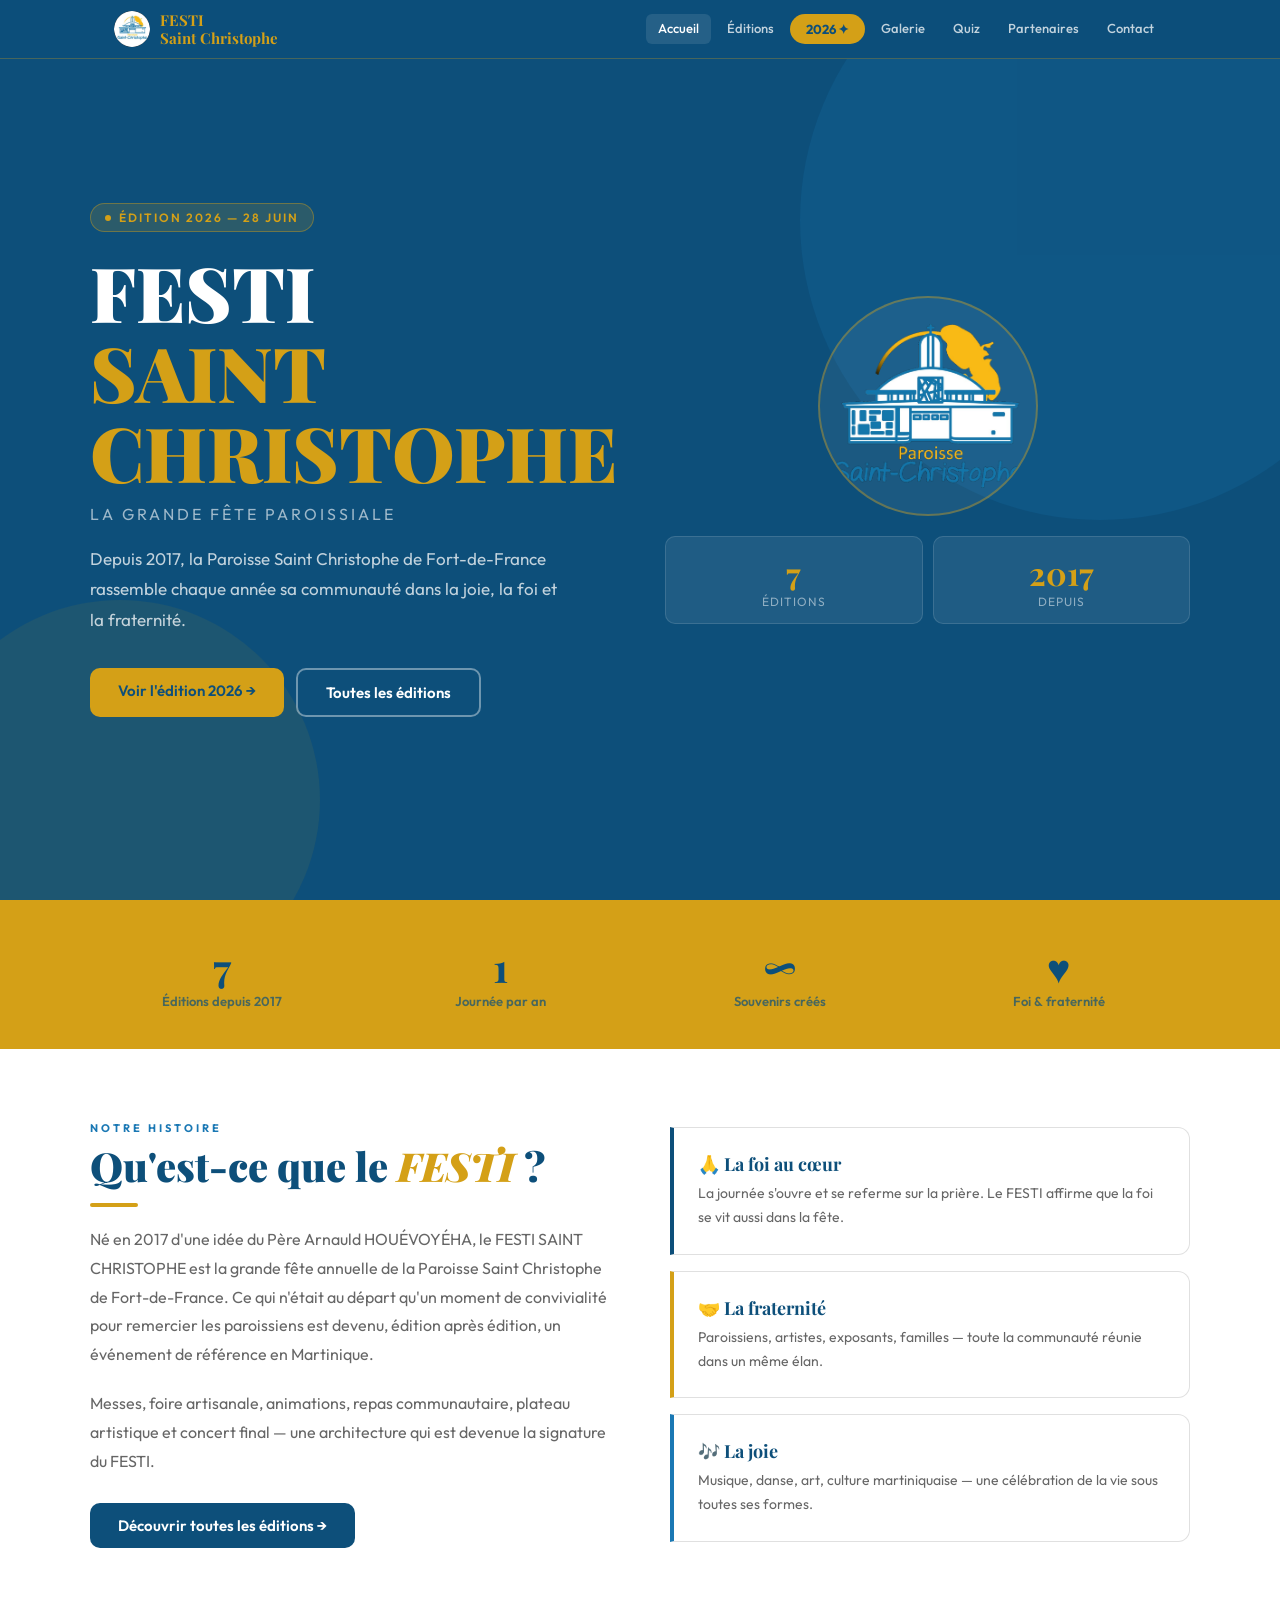
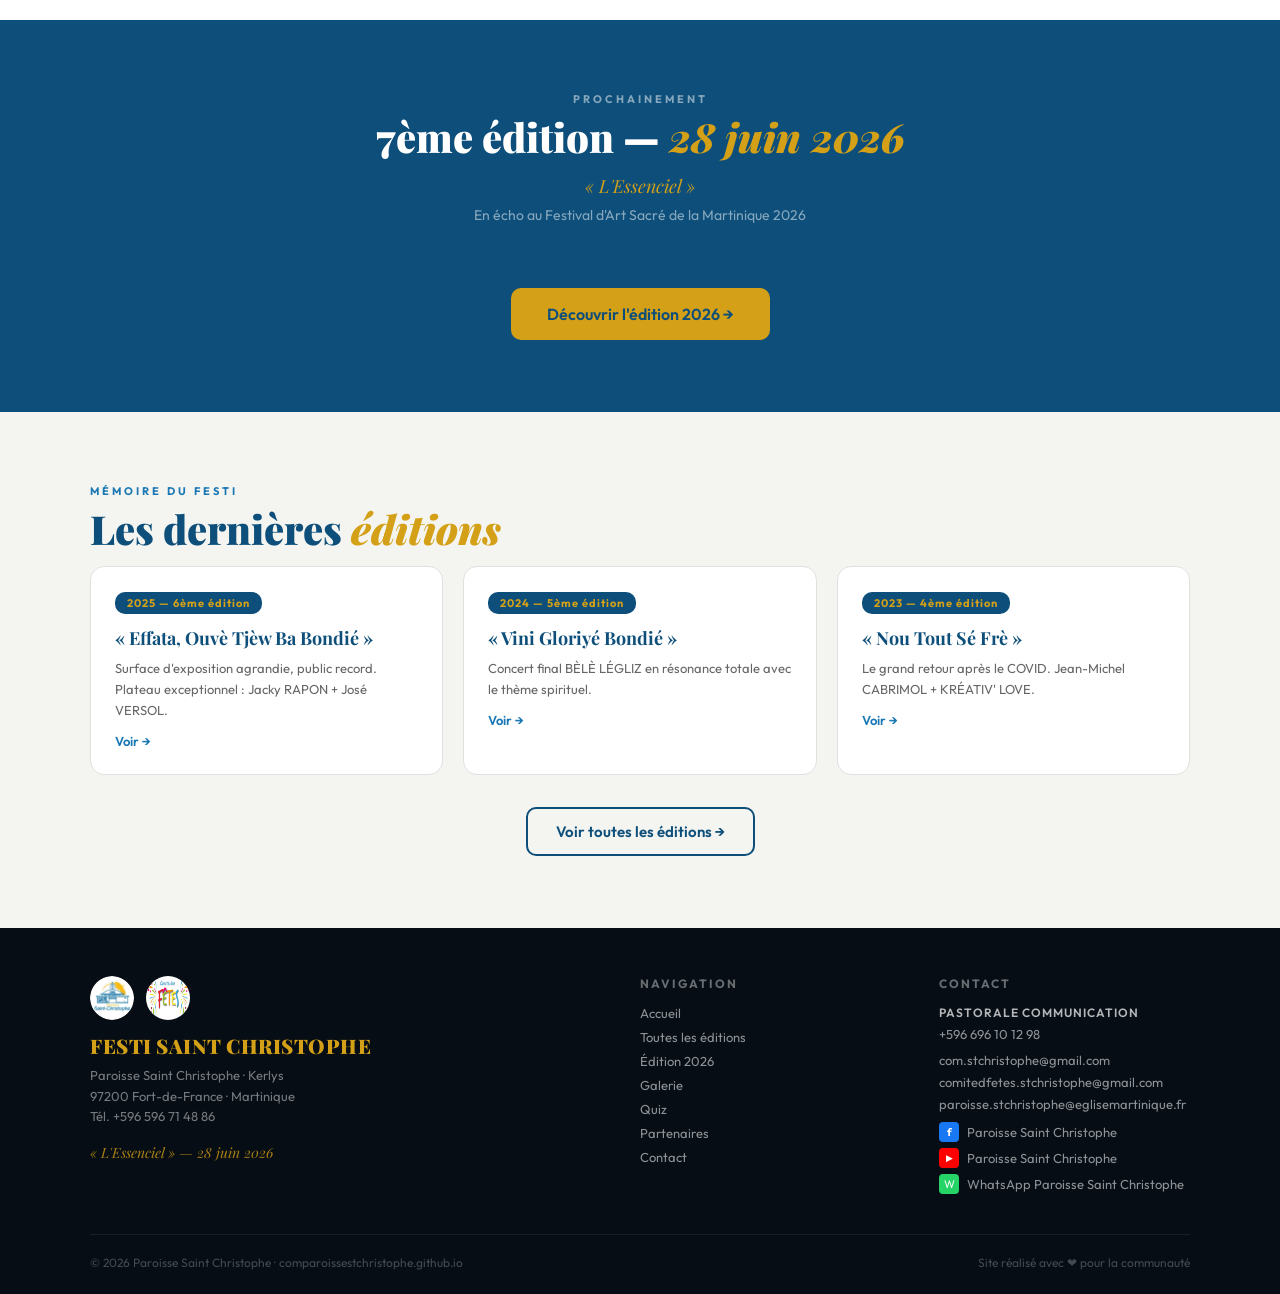
==== index.html @ 7752ce26 "Add files via upload" ====
<!DOCTYPE html>
<html lang="fr">
<head>
<meta charset="UTF-8"><meta name="viewport" content="width=device-width,initial-scale=1">
<title>FESTI SAINT CHRISTOPHE — Paroisse Saint Christophe Fort-de-France</title>
<meta name="description" content="Le FESTI SAINT CHRISTOPHE est la grande fête paroissiale annuelle de la Paroisse Saint Christophe de Fort-de-France, Martinique. Depuis 2017.">
<link rel="stylesheet" href="style.css">
</head>
<body>
<nav><div class="nav-inner"><a href="index.html" class="nav-logo"><img src="logo_paroisse_rond.png" alt="Paroisse Saint Christophe" style="width:36px;height:36px;border-radius:50%;object-fit:cover"><div class="nav-logo-text">FESTI<br>Saint Christophe</div></a><div class="nav-links" id="nav-links"></div><button class="hamburger" onclick="toggleMenu()" aria-label="Menu"><span></span><span></span><span></span></button></div></nav>
<div class="mobile-menu" id="mobile-menu"></div>

<!-- HERO -->
<section style="min-height:100vh;background:var(--bleu);display:flex;align-items:center;padding:80px 24px 60px;position:relative;overflow:hidden">
  <div style="position:absolute;right:-120px;top:-80px;width:600px;height:600px;border-radius:50%;background:rgba(26,120,180,.18)"></div>
  <div style="position:absolute;left:-80px;bottom:-100px;width:400px;height:400px;border-radius:50%;background:rgba(212,160,23,.08)"></div>
  <div style="max-width:1100px;margin:0 auto;width:100%;position:relative;display:grid;grid-template-columns:1fr 1fr;gap:48px;align-items:center">
    <div>
      <div style="display:inline-flex;align-items:center;gap:8px;background:rgba(212,160,23,.15);border:1px solid rgba(212,160,23,.4);color:var(--or);font-size:12px;font-weight:600;letter-spacing:2px;padding:6px 14px;border-radius:20px;margin-bottom:20px;text-transform:uppercase">
        <span style="width:6px;height:6px;background:var(--or);border-radius:50%;display:inline-block;animation:pulse 2s infinite"></span>
        Édition 2026 — 28 juin
      </div>
      <h1 style="font-family:'Playfair Display',serif;font-weight:900;line-height:1.05;margin-bottom:12px">
          <span style="font-size:clamp(44px,6vw,76px);color:#fff;display:block">FESTI</span>
          <span style="font-size:clamp(44px,6vw,76px);color:var(--or);display:block;font-style:normal">SAINT CHRISTOPHE</span>
        </h1>
      <p style="font-size:16px;color:rgba(255,255,255,.6);letter-spacing:3px;text-transform:uppercase;margin-bottom:20px">La grande fête paroissiale</p>
      <p style="font-size:17px;color:rgba(255,255,255,.75);line-height:1.8;margin-bottom:32px;max-width:480px">Depuis 2017, la Paroisse Saint Christophe de Fort-de-France rassemble chaque année sa communauté dans la joie, la foi et la fraternité.</p>
      <div style="display:flex;gap:12px;flex-wrap:wrap">
        <a href="2026.html" class="btn btn-or">Voir l'édition 2026 →</a>
        <a href="editions.html" class="btn btn-outline" style="color:#fff;border-color:rgba(255,255,255,.4)">Toutes les éditions</a>
      </div>
    </div>
    <div style="display:flex;flex-direction:column;align-items:center;gap:20px">
      <div style="background:rgba(255,255,255,.06);border:2px solid rgba(212,160,23,.4);border-radius:50%;width:220px;height:220px;display:flex;align-items:center;justify-content:center;overflow:hidden">
        <img src="logo_paroisse.png" alt="Paroisse Saint Christophe" style="width:190px;height:190px;object-fit:contain">
      </div>
      <div style="display:grid;grid-template-columns:1fr 1fr;gap:10px;width:100%">
        <div style="background:rgba(255,255,255,.08);border:1px solid rgba(255,255,255,.12);border-radius:10px;padding:14px;text-align:center">
          <div style="font-family:'Playfair Display',serif;font-size:32px;font-weight:700;color:var(--or)">7</div>
          <div style="font-size:12px;color:rgba(255,255,255,.5);text-transform:uppercase;letter-spacing:1px">Éditions</div>
        </div>
        <div style="background:rgba(255,255,255,.08);border:1px solid rgba(255,255,255,.12);border-radius:10px;padding:14px;text-align:center">
          <div style="font-family:'Playfair Display',serif;font-size:32px;font-weight:700;color:var(--or)">2017</div>
          <div style="font-size:12px;color:rgba(255,255,255,.5);text-transform:uppercase;letter-spacing:1px">Depuis</div>
        </div>
      </div>
    </div>
  </div>
</section>

<!-- CHIFFRES CLÉS -->
<section class="sec bg-or" style="background:var(--or);padding:40px 24px">
  <div class="sec-inner">
    <div class="grid-4">
      <div style="text-align:center"><div style="font-family:'Playfair Display',serif;font-size:40px;font-weight:700;color:var(--bleu)">7</div><div style="font-size:13px;color:var(--bleu);opacity:.7;font-weight:600">Éditions depuis 2017</div></div>
      <div style="text-align:center"><div style="font-family:'Playfair Display',serif;font-size:40px;font-weight:700;color:var(--bleu)">1</div><div style="font-size:13px;color:var(--bleu);opacity:.7;font-weight:600">Journée par an</div></div>
      <div style="text-align:center"><div style="font-family:'Playfair Display',serif;font-size:40px;font-weight:700;color:var(--bleu)">∞</div><div style="font-size:13px;color:var(--bleu);opacity:.7;font-weight:600">Souvenirs créés</div></div>
      <div style="text-align:center"><div style="font-family:'Playfair Display',serif;font-size:40px;font-weight:700;color:var(--bleu)">♥</div><div style="font-size:13px;color:var(--bleu);opacity:.7;font-weight:600">Foi & fraternité</div></div>
    </div>
  </div>
</section>

<!-- QU'EST-CE QUE LE FESTI -->
<section class="sec bg-blanc fade-up">
  <div class="sec-inner">
    <div style="display:grid;grid-template-columns:1fr 1fr;gap:60px;align-items:center">
      <div>
        <div class="sec-label">Notre histoire</div>
        <h2 class="sec-title">Qu'est-ce que le <em>FESTI</em> ?</h2>
        <div class="filet"></div>
        <p style="font-size:16px;color:var(--texte2);line-height:1.8;margin-bottom:20px">Né en 2017 d'une idée du Père Arnauld HOUÉVOYÉHA, le FESTI SAINT CHRISTOPHE est la grande fête annuelle de la Paroisse Saint Christophe de Fort-de-France. Ce qui n'était au départ qu'un moment de convivialité pour remercier les paroissiens est devenu, édition après édition, un événement de référence en Martinique.</p>
        <p style="font-size:16px;color:var(--texte2);line-height:1.8;margin-bottom:28px">Messes, foire artisanale, animations, repas communautaire, plateau artistique et concert final — une architecture qui est devenue la signature du FESTI.</p>
        <a href="editions.html" class="btn btn-primary">Découvrir toutes les éditions →</a>
      </div>
      <div style="display:flex;flex-direction:column;gap:16px">
        <div class="card" style="border-left:4px solid var(--bleu);border-radius:0 12px 12px 0">
          <div style="font-family:'Playfair Display',serif;font-size:18px;font-weight:700;color:var(--bleu);margin-bottom:6px">🙏 La foi au cœur</div>
          <p style="font-size:14px;color:var(--texte2);line-height:1.7">La journée s'ouvre et se referme sur la prière. Le FESTI affirme que la foi se vit aussi dans la fête.</p>
        </div>
        <div class="card" style="border-left:4px solid var(--or);border-radius:0 12px 12px 0">
          <div style="font-family:'Playfair Display',serif;font-size:18px;font-weight:700;color:var(--bleu);margin-bottom:6px">🤝 La fraternité</div>
          <p style="font-size:14px;color:var(--texte2);line-height:1.7">Paroissiens, artistes, exposants, familles — toute la communauté réunie dans un même élan.</p>
        </div>
        <div class="card" style="border-left:4px solid var(--bleu2);border-radius:0 12px 12px 0">
          <div style="font-family:'Playfair Display',serif;font-size:18px;font-weight:700;color:var(--bleu);margin-bottom:6px">🎶 La joie</div>
          <p style="font-size:14px;color:var(--texte2);line-height:1.7">Musique, danse, art, culture martiniquaise — une célébration de la vie sous toutes ses formes.</p>
        </div>
      </div>
    </div>
  </div>
</section>

<!-- PROCHAINE ÉDITION TEASER -->
<section class="sec" style="background:var(--bleu)">
  <div class="sec-inner text-center fade-up">
    <div class="sec-label" style="color:rgba(255,255,255,.5)">Prochainement</div>
    <h2 class="sec-title" style="color:#fff">7ème édition — <em>28 juin 2026</em></h2>
    <p style="font-size:18px;font-family:'Playfair Display',serif;font-style:italic;color:var(--or);margin-bottom:8px">« L'Essenciel »</p>
    <p style="font-size:14px;color:rgba(255,255,255,.5);margin-bottom:32px">En écho au Festival d'Art Sacré de la Martinique 2026</p>
    <div id="hero-countdown" style="display:flex;justify-content:center;gap:16px;flex-wrap:wrap;margin-bottom:32px"></div>
    <a href="2026.html" class="btn btn-or" style="font-size:16px;padding:16px 36px">Découvrir l'édition 2026 →</a>
  </div>
</section>

<!-- ÉDITIONS RÉCENTES -->
<section class="sec bg-gris fade-up">
  <div class="sec-inner">
    <div class="sec-label">Mémoire du FESTI</div>
    <h2 class="sec-title">Les dernières <em>éditions</em></h2>
    <div class="grid-3" style="margin-top:8px">
      <div class="card">
        <div style="background:var(--bleu);color:var(--or);font-size:11px;font-weight:700;padding:4px 12px;border-radius:10px;display:inline-block;margin-bottom:12px;letter-spacing:1px">2025 — 6ème édition</div>
        <div style="font-family:'Playfair Display',serif;font-size:18px;font-weight:700;color:var(--bleu);margin-bottom:8px">« Effata, Ouvè Tjèw Ba Bondié »</div>
        <p style="font-size:13px;color:var(--texte2);line-height:1.6">Surface d'exposition agrandie, public record. Plateau exceptionnel : Jacky RAPON + José VERSOL.</p>
        <a href="editions.html#2025" style="display:inline-block;margin-top:12px;font-size:13px;color:var(--bleu2);font-weight:600;text-decoration:none">Voir →</a>
      </div>
      <div class="card">
        <div style="background:var(--bleu);color:var(--or);font-size:11px;font-weight:700;padding:4px 12px;border-radius:10px;display:inline-block;margin-bottom:12px;letter-spacing:1px">2024 — 5ème édition</div>
        <div style="font-family:'Playfair Display',serif;font-size:18px;font-weight:700;color:var(--bleu);margin-bottom:8px">« Vini Gloriyé Bondié »</div>
        <p style="font-size:13px;color:var(--texte2);line-height:1.6">Concert final BÈLÈ LÉGLIZ en résonance totale avec le thème spirituel.</p>
        <a href="editions.html#2024" style="display:inline-block;margin-top:12px;font-size:13px;color:var(--bleu2);font-weight:600;text-decoration:none">Voir →</a>
      </div>
      <div class="card">
        <div style="background:var(--bleu);color:var(--or);font-size:11px;font-weight:700;padding:4px 12px;border-radius:10px;display:inline-block;margin-bottom:12px;letter-spacing:1px">2023 — 4ème édition</div>
        <div style="font-family:'Playfair Display',serif;font-size:18px;font-weight:700;color:var(--bleu);margin-bottom:8px">« Nou Tout Sé Frè »</div>
        <p style="font-size:13px;color:var(--texte2);line-height:1.6">Le grand retour après le COVID. Jean-Michel CABRIMOL + KRÉATIV' LOVE.</p>
        <a href="editions.html#2023" style="display:inline-block;margin-top:12px;font-size:13px;color:var(--bleu2);font-weight:600;text-decoration:none">Voir →</a>
      </div>
    </div>
    <div style="text-align:center;margin-top:32px"><a href="editions.html" class="btn btn-outline">Voir toutes les éditions →</a></div>
  </div>
</section>

<footer>
  <div class="footer-inner">
    <div class="footer-grid">
      <div>
        <div style="display:flex;align-items:center;gap:12px;margin-bottom:12px">
          <img src="logo_paroisse_rond.png" alt="Paroisse" style="width:44px;height:44px;border-radius:50%">
          <img src="logo_comite.png" alt="Comité des Fêtes" style="width:44px;height:44px;border-radius:50%;background:#fff">
        </div>
        <div class="footer-brand-title">FESTI SAINT CHRISTOPHE</div>
        <div class="footer-brand-sub">Paroisse Saint Christophe · Kerlys<br>97200 Fort-de-France · Martinique<br>Tél. +596 596 71 48 86</div>
        <div class="footer-brand-creole">« L'Essenciel » — 28 juin 2026</div>
      </div>
      <div>
        <h4 style="font-size:12px;font-weight:700;letter-spacing:2px;color:rgba(255,255,255,.4);text-transform:uppercase;margin-bottom:14px">Navigation</h4>
        <a href="index.html" style="display:block;color:rgba(255,255,255,.55);font-size:13px;text-decoration:none;margin-bottom:8px">Accueil</a>
        <a href="editions.html" style="display:block;color:rgba(255,255,255,.55);font-size:13px;text-decoration:none;margin-bottom:8px">Toutes les éditions</a>
        <a href="2026.html" style="display:block;color:rgba(255,255,255,.55);font-size:13px;text-decoration:none;margin-bottom:8px">Édition 2026</a>
        <a href="galerie.html" style="display:block;color:rgba(255,255,255,.55);font-size:13px;text-decoration:none;margin-bottom:8px">Galerie</a>
        <a href="quiz.html" style="display:block;color:rgba(255,255,255,.55);font-size:13px;text-decoration:none;margin-bottom:8px">Quiz</a>
        <a href="partenaires.html" style="display:block;color:rgba(255,255,255,.55);font-size:13px;text-decoration:none;margin-bottom:8px">Partenaires</a>
        <a href="contact.html" style="display:block;color:rgba(255,255,255,.55);font-size:13px;text-decoration:none">Contact</a>
      </div>
      <div>
        <h4 style="font-size:12px;font-weight:700;letter-spacing:2px;color:rgba(255,255,255,.4);text-transform:uppercase;margin-bottom:14px">Contact</h4>
        <div style="color:rgba(255,255,255,.7);font-size:12px;font-weight:600;text-transform:uppercase;letter-spacing:1px;margin-bottom:6px">Pastorale communication</div>
        <a href="tel:+596696101298" style="display:block;color:rgba(255,255,255,.55);font-size:13px;text-decoration:none;margin-bottom:10px">+596 696 10 12 98</a>
        <a href="mailto:com.stchristophe@gmail.com" style="display:block;color:rgba(255,255,255,.55);font-size:13px;text-decoration:none;margin-bottom:6px">com.stchristophe@gmail.com</a>
        <a href="mailto:comitedfetes.stchristophe@gmail.com" style="display:block;color:rgba(255,255,255,.55);font-size:13px;text-decoration:none;margin-bottom:6px">comitedfetes.stchristophe@gmail.com</a>
        <a href="mailto:paroisse.stchristophe@eglisemartinique.fr" style="display:block;color:rgba(255,255,255,.55);font-size:13px;text-decoration:none;margin-bottom:10px">paroisse.stchristophe@eglisemartinique.fr</a>
        <div style="display:flex;flex-direction:column;gap:6px;margin-top:4px">
          <a href="https://www.facebook.com/ParoisseSaintChristophe" target="_blank" style="display:flex;align-items:center;gap:8px;color:rgba(255,255,255,.55);font-size:13px;text-decoration:none">
            <span style="background:#1877F2;width:20px;height:20px;border-radius:4px;display:flex;align-items:center;justify-content:center;font-size:11px;font-weight:700;color:#fff;flex-shrink:0">f</span>
            Paroisse Saint Christophe
          </a>
          <a href="https://www.youtube.com/@paroissesaintchristophe" target="_blank" style="display:flex;align-items:center;gap:8px;color:rgba(255,255,255,.55);font-size:13px;text-decoration:none">
            <span style="background:#FF0000;width:20px;height:20px;border-radius:4px;display:flex;align-items:center;justify-content:center;font-size:9px;color:#fff;flex-shrink:0">▶</span>
            Paroisse Saint Christophe
          </a>
          <a href="https://wa.me/596696101298" target="_blank" style="display:flex;align-items:center;gap:8px;color:rgba(255,255,255,.55);font-size:13px;text-decoration:none">
            <span style="background:#25D366;width:20px;height:20px;border-radius:4px;display:flex;align-items:center;justify-content:center;font-size:11px;color:#fff;flex-shrink:0">W</span>
            WhatsApp Paroisse Saint Christophe
          </a>
        </div>
      </div>
    </div>
    <div style="border-top:1px solid rgba(255,255,255,.07);padding-top:20px;display:flex;justify-content:space-between;flex-wrap:wrap;gap:12px">
      <span style="font-size:12px;color:rgba(255,255,255,.25)">© 2026 Paroisse Saint Christophe · comparoissestchristophe.github.io</span>
      <span style="font-size:12px;color:rgba(255,255,255,.25)">Site réalisé avec ❤ pour la communauté</span>
    </div>
  </div>
</footer>

<style>
@keyframes pulse{0%,100%{opacity:1;transform:scale(1)}50%{opacity:.5;transform:scale(.8)}}
.cd-box{background:rgba(255,255,255,.1);border:1px solid rgba(255,255,255,.15);border-radius:12px;padding:14px 20px;min-width:80px;text-align:center}
.cd-num{font-family:'Playfair Display',serif;font-size:40px;font-weight:700;color:var(--or);line-height:1}
.cd-unit{font-size:11px;color:rgba(255,255,255,.8);text-transform:uppercase;letter-spacing:1px;margin-top:4px}
@media(max-width:768px){.hero-grid,.about-grid{grid-template-columns:1fr!important}.hero-right-hidden{display:none}}
</style>
<script src="nav.js"></script>
<script>
initNav('index.html');
function updateCD(){
  const t=new Date('2026-06-28T06:15:00'),n=new Date(),d=t-n;
  if(d<=0)return;
  const j=Math.floor(d/86400000),h=Math.floor((d%86400000)/3600000),m=Math.floor((d%3600000)/60000),s=Math.floor((d%60000)/1000);
  document.getElementById('hero-countdown').innerHTML=
    `<div class="cd-box"><div class="cd-num">${String(j).padStart(2,'0')}</div><div class="cd-unit">Jours</div></div>
     <div class="cd-box"><div class="cd-num">${String(h).padStart(2,'0')}</div><div class="cd-unit">Heures</div></div>
     <div class="cd-box"><div class="cd-num">${String(m).padStart(2,'0')}</div><div class="cd-unit">Minutes</div></div>
     <div class="cd-box"><div class="cd-num">${String(s).padStart(2,'0')}</div><div class="cd-unit">Secondes</div></div>`;
}
setInterval(updateCD,1000);updateCD();
</script>
</body>
</html>
---- style.css ----
/* ── FESTI SAINT CHRISTOPHE — Charte graphique commune ── */
@import url('https://fonts.googleapis.com/css2?family=Playfair+Display:ital,wght@0,700;0,900;1,700&family=Outfit:wght@300;400;500;600;700&display=swap');

:root {
  --bleu:#0D4F7A; --bleu2:#1A78B4; --bleu-clair:#E8F4FB;
  --or:#D4A017; --or2:#F0C040; --or-pale:#FDF6E3;
  --blanc:#FFFFFF; --gris:#F4F4F0; --texte:#2A2A35; --texte2:#666;
  --gris-ligne:#E0E0E0;
}
*{margin:0;padding:0;box-sizing:border-box}
html{scroll-behavior:smooth}
body{font-family:'Outfit',sans-serif;color:var(--texte);background:var(--blanc);overflow-x:hidden}

/* NAV */
nav{position:fixed;top:0;left:0;right:0;z-index:100;background:rgba(13,79,122,.96);backdrop-filter:blur(12px);border-bottom:1px solid rgba(212,160,23,.3)}
.nav-inner{max-width:1100px;margin:0 auto;display:flex;align-items:center;justify-content:space-between;padding:0 24px;height:58px}
.nav-logo{display:flex;align-items:center;gap:10px;text-decoration:none}
.nav-logo-text{color:var(--or);font-family:'Playfair Display',serif;font-size:15px;font-weight:700;line-height:1.2}
.nav-links{display:flex;gap:4px}
.nav-links a{color:rgba(255,255,255,.75);font-size:13px;font-weight:500;padding:6px 12px;border-radius:6px;text-decoration:none;transition:.2s}
.nav-links a:hover,.nav-links a.active{color:#fff;background:rgba(255,255,255,.1)}
.nav-cta{background:var(--or)!important;color:var(--bleu)!important;font-weight:700!important;border-radius:20px!important;padding:7px 16px!important}
.nav-cta:hover{background:var(--or2)!important}
.hamburger{display:none;flex-direction:column;gap:5px;cursor:pointer;padding:4px;background:none;border:none}
.hamburger span{width:22px;height:2px;background:#fff;border-radius:2px;display:block}
.mobile-menu{display:none;position:fixed;top:58px;left:0;right:0;background:#0D4F7A;z-index:99;padding:16px;flex-direction:column;gap:4px}
.mobile-menu a{color:#fff;text-decoration:none;padding:12px 16px;border-radius:8px;font-size:15px}
.mobile-menu a:hover{background:rgba(255,255,255,.1)}
.mobile-menu.open{display:flex}

/* HERO GÉNÉRIQUE */
.page-hero{min-height:280px;background:var(--bleu);display:flex;align-items:center;padding:90px 24px 48px;position:relative;overflow:hidden}
.page-hero::before{content:'';position:absolute;right:-100px;top:-100px;width:500px;height:500px;border-radius:50%;background:rgba(26,120,180,.15)}
.page-hero-inner{max-width:1100px;margin:0 auto;width:100%;position:relative}
.page-hero-label{display:inline-block;background:rgba(212,160,23,.2);border:1px solid rgba(212,160,23,.4);color:var(--or);font-size:11px;font-weight:700;letter-spacing:2px;padding:5px 14px;border-radius:20px;margin-bottom:14px;text-transform:uppercase}
.page-hero h1{font-family:'Playfair Display',serif;font-size:clamp(32px,5vw,56px);font-weight:900;color:#fff;line-height:1.1;margin-bottom:10px}
.page-hero h1 em{color:var(--or);font-style:italic}
.page-hero p{font-size:16px;color:rgba(255,255,255,.65);max-width:600px;line-height:1.7}

/* SECTIONS */
.sec{padding:72px 24px}
.sec-inner{max-width:1100px;margin:0 auto}
.sec-label{font-size:11px;font-weight:700;letter-spacing:3px;color:var(--bleu2);text-transform:uppercase;margin-bottom:8px}
.sec-title{font-family:'Playfair Display',serif;font-size:clamp(26px,4vw,40px);font-weight:900;color:var(--bleu);line-height:1.15;margin-bottom:14px}
.sec-title em{color:var(--or);font-style:italic}
.sec-intro{font-size:16px;color:var(--texte2);line-height:1.8;max-width:640px;margin-bottom:36px}
.filet{width:48px;height:4px;background:var(--or);border-radius:2px;margin-bottom:18px}
.bg-bleu{background:var(--bleu)}
.bg-gris{background:var(--gris)}
.bg-blanc{background:var(--blanc)}

/* CARDS */
.card{background:var(--blanc);border:0.5px solid var(--gris-ligne);border-radius:14px;padding:24px;transition:.2s}
.card:hover{transform:translateY(-3px);box-shadow:0 8px 24px rgba(0,0,0,.07)}

/* BOUTONS */
.btn{display:inline-block;padding:13px 28px;border-radius:10px;font-size:15px;font-weight:600;text-decoration:none;transition:.2s;cursor:pointer;border:none;font-family:'Outfit',sans-serif}
.btn-primary{background:var(--bleu);color:#fff}
.btn-primary:hover{background:var(--bleu2)}
.btn-or{background:var(--or);color:var(--bleu)}
.btn-or:hover{background:var(--or2)}
.btn-outline{background:transparent;color:var(--bleu);border:2px solid var(--bleu)}
.btn-outline:hover{background:var(--bleu);color:#fff}

/* FOOTER */
footer{background:#060D14;padding:48px 24px 24px}
.footer-inner{max-width:1100px;margin:0 auto}
.footer-grid{display:grid;grid-template-columns:2fr 1fr 1fr;gap:48px;margin-bottom:40px}
.footer-brand-title{font-family:'Playfair Display',serif;font-size:20px;color:var(--or);font-weight:900;margin-bottom:6px;font-style:normal;letter-spacing:.5px}
.footer-brand-sub{font-size:13px;color:rgba(255,255,255,.45);line-height:1.6;margin-bottom:16px}
.footer-brand-creole{font-family:'Playfair Display',serif;font-style:italic;font-size:14px;color:var(--or);opacity:.8}
.footer-col h4{font-size:12px;font-weight:700;letter-spacing:2px;color:rgba(255,255,255,.4);text-transform:uppercase;margin-bottom:14px}
.footer-col a{display:block;color:rgba(255,255,255,.55);font-size:13px;text-decoration:none;margin-bottom:8px;transition:.2s}
.footer-col a:hover{color:var(--or)}
.footer-bottom{border-top:1px solid rgba(255,255,255,.07);padding-top:20px;display:flex;justify-content:space-between;align-items:center;flex-wrap:wrap;gap:12px}
.footer-copy{font-size:12px;color:rgba(255,255,255,.25)}

/* ANIMATIONS */
.fade-up{opacity:0;transform:translateY(24px);transition:opacity .6s ease,transform .6s ease}
.fade-up.visible{opacity:1;transform:translateY(0)}

/* RESPONSIVE */
@media(max-width:768px){
  .nav-links{display:none}
  .hamburger{display:flex}
  .footer-grid{grid-template-columns:1fr}
}

/* UTILITAIRES */
.grid-2{display:grid;grid-template-columns:1fr 1fr;gap:20px}
.grid-3{display:grid;grid-template-columns:repeat(3,1fr);gap:20px}
.grid-4{display:grid;grid-template-columns:repeat(4,1fr);gap:16px}
@media(max-width:768px){.grid-2,.grid-3,.grid-4{grid-template-columns:1fr}}
.text-center{text-align:center}
.mb-8{margin-bottom:8px}
.mb-16{margin-bottom:16px}
.mb-32{margin-bottom:32px}
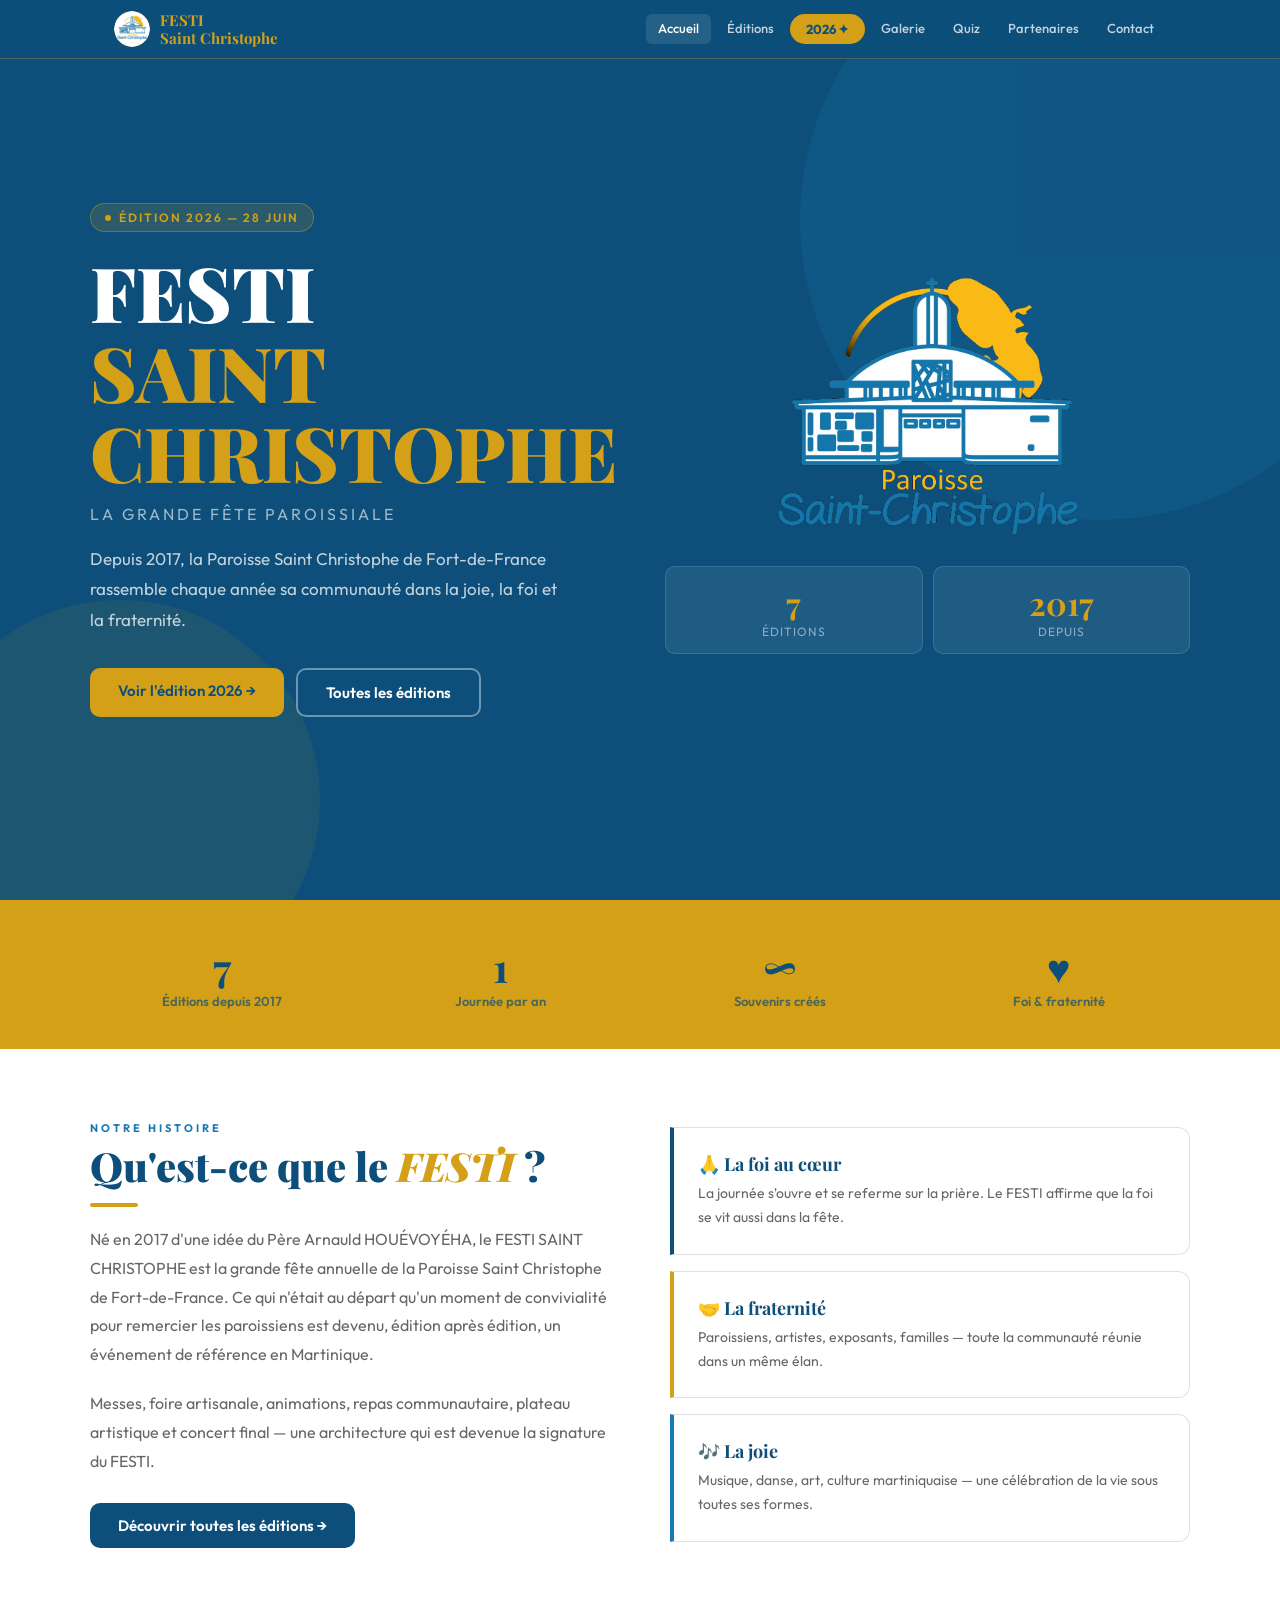
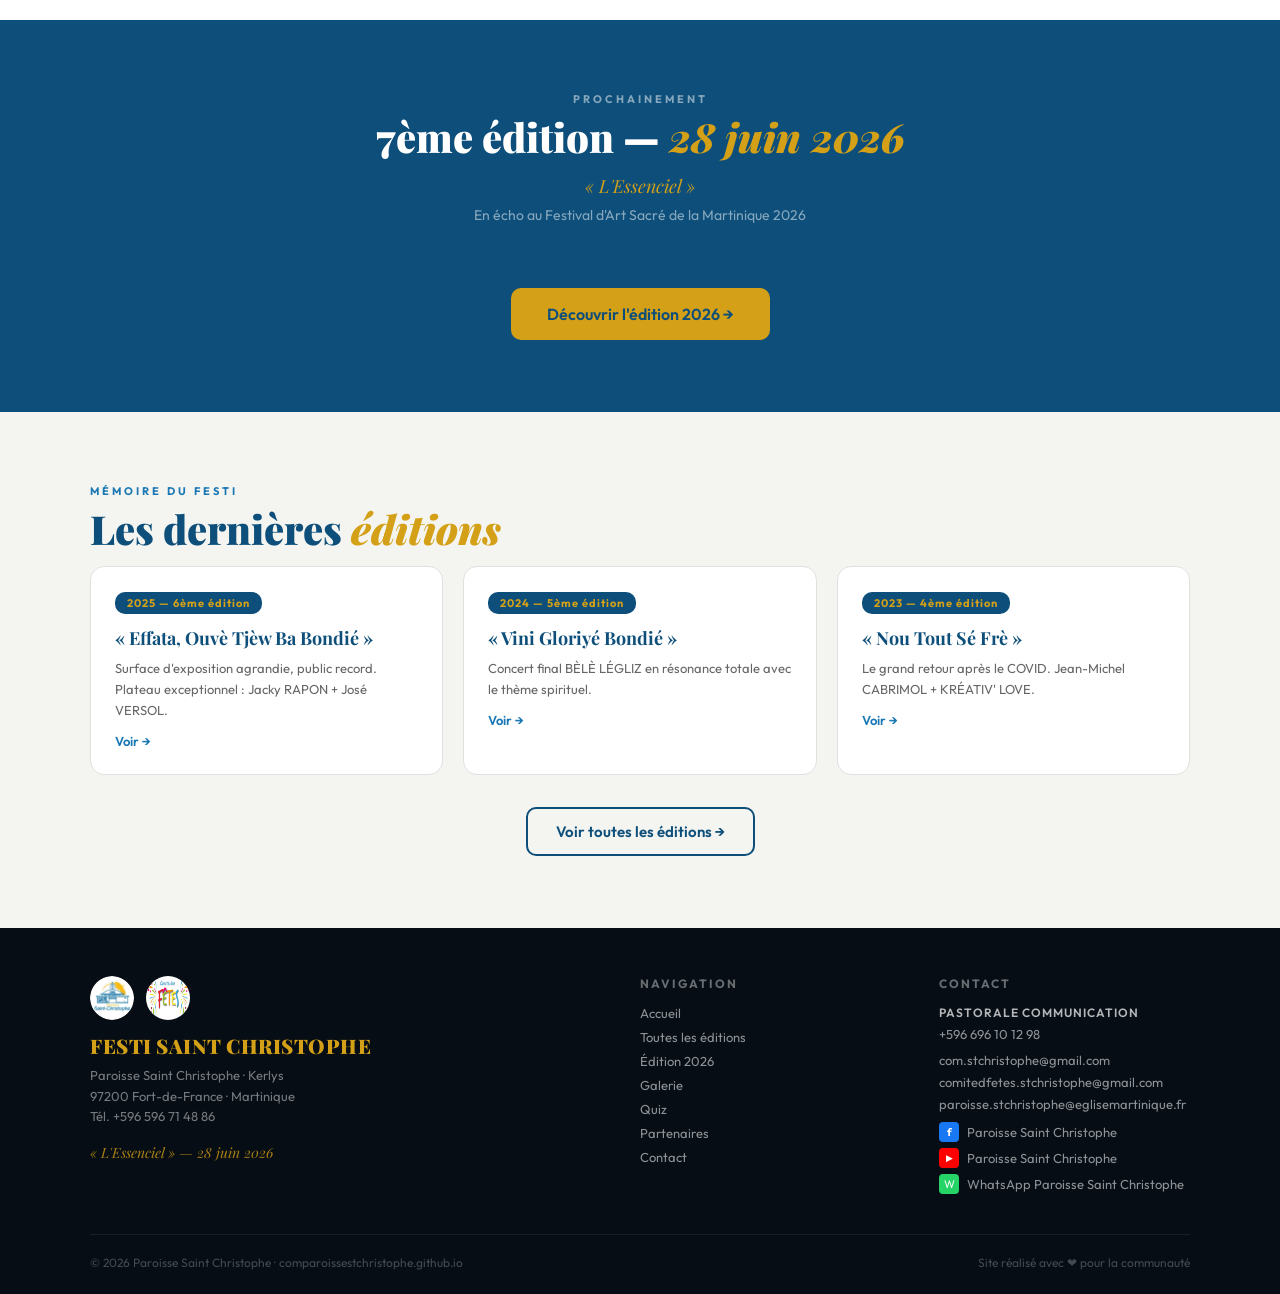
==== commit c719df7c: "Add files via upload" ====
--- a/index.html
+++ b/index.html
@@ -32,8 +32,8 @@
       </div>
     </div>
     <div style="display:flex;flex-direction:column;align-items:center;gap:20px">
-      <div style="background:rgba(255,255,255,.06);border:2px solid rgba(212,160,23,.4);border-radius:50%;width:220px;height:220px;display:flex;align-items:center;justify-content:center;overflow:hidden">
-        <img src="logo_paroisse.png" alt="Paroisse Saint Christophe" style="width:190px;height:190px;object-fit:contain">
+      <div style="background:transparent;width:300px;height:280px;display:flex;align-items:center;justify-content:center">
+        <img src="logo_paroisse.png" alt="Paroisse Saint Christophe" style="width:300px;height:280px;object-fit:contain;display:block">
       </div>
       <div style="display:grid;grid-template-columns:1fr 1fr;gap:10px;width:100%">
         <div style="background:rgba(255,255,255,.08);border:1px solid rgba(255,255,255,.12);border-radius:10px;padding:14px;text-align:center">
